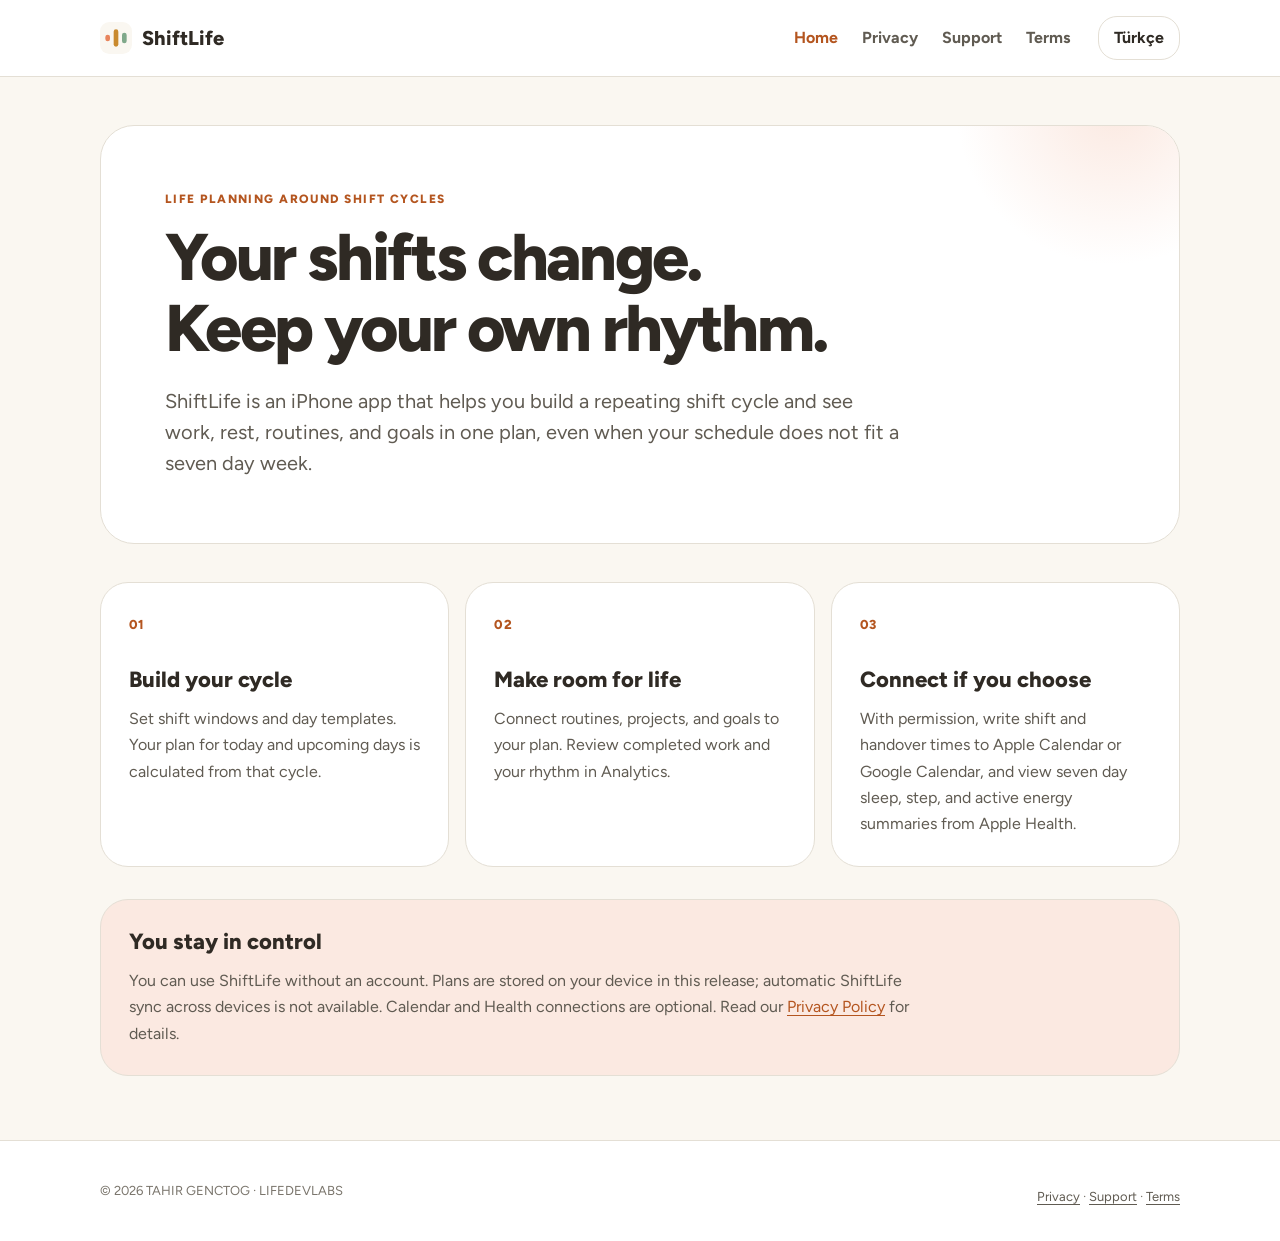
==== en/index.html @ fd362198 "Publish bilingual ShiftLife support and legal pages" ====
<!doctype html>
<html lang="en">
<head>
  <meta charset="utf-8">
  <meta name="viewport" content="width=device-width, initial-scale=1">
  <meta name="color-scheme" content="light dark">
  <meta name="description" content="Plan your days, goals, and rest around your shift cycle.">
  <meta property="og:type" content="website">
  <meta property="og:title" content="ShiftLife · Shift Rhythm">
  <meta property="og:description" content="Plan your days, goals, and rest around your shift cycle.">
  <meta property="og:url" content="https://thrgnctg.github.io/en/">
  <link rel="canonical" href="https://thrgnctg.github.io/en/">
  <link rel="alternate" hreflang="tr" href="https://thrgnctg.github.io/">
  <link rel="alternate" hreflang="en" href="https://thrgnctg.github.io/en/">
  <link rel="icon" type="image/svg+xml" href="/favicon.svg">
  <link rel="stylesheet" href="/style.css">
  <title>ShiftLife · Shift Rhythm</title>
</head>
<body>
<a class="skip" href="#content">Skip to content</a>
<header class="site-header"><div class="shell header-inner">
  <a class="brand" href="/en/" aria-label="ShiftLife"><img src="/favicon.svg" alt="" width="32" height="32"><span>ShiftLife</span></a>
  <nav aria-label="Main menu"><a href="/en/" aria-current="page">Home</a><a href="/en/privacy/">Privacy</a><a href="/en/support/">Support</a><a href="/en/terms/">Terms</a></nav>
  <a class="lang" href="/" lang="tr" hreflang="tr">Türkçe</a>
</div></header>
<main id="content" class="shell">
  <div class="hero"><p class="eyebrow">LIFE PLANNING AROUND SHIFT CYCLES</p><h1>Your shifts change.<br>Keep your own rhythm.</h1><p class="lead">ShiftLife is an iPhone app that helps you build a repeating shift cycle and see work, rest, routines, and goals in one plan, even when your schedule does not fit a seven day week.</p></div>

<section class="card-grid" aria-label="Features">
  <article class="card"><span class="card-index">01</span><h2>Build your cycle</h2><p>Set shift windows and day templates. Your plan for today and upcoming days is calculated from that cycle.</p></article>
  <article class="card"><span class="card-index">02</span><h2>Make room for life</h2><p>Connect routines, projects, and goals to your plan. Review completed work and your rhythm in Analytics.</p></article>
  <article class="card"><span class="card-index">03</span><h2>Connect if you choose</h2><p>With permission, write shift and handover times to Apple Calendar or Google Calendar, and view seven day sleep, step, and active energy summaries from Apple Health.</p></article>
</section>
<section class="notice"><h2>You stay in control</h2><p>You can use ShiftLife without an account. Plans are stored on your device in this release; automatic ShiftLife sync across devices is not available. Calendar and Health connections are optional. Read our <a href="/en/privacy/">Privacy Policy</a> for details.</p></section>

</main>
<footer class="site-footer"><div class="shell footer-inner"><p>© 2026 TAHIR GENCTOG · LIFEDEVLABS</p><p><a href="/en/privacy/">Privacy</a> · <a href="/en/support/">Support</a> · <a href="/en/terms/">Terms</a></p></div></footer>
</body>
</html>
---- style.css ----
@font-face {
  font-family: Figtree;
  src: url('/fonts/Figtree-Regular.ttf') format('truetype');
  font-style: normal;
  font-weight: 400;
  font-display: swap;
}
@font-face {
  font-family: Figtree;
  src: url('/fonts/Figtree-Bold.ttf') format('truetype');
  font-style: normal;
  font-weight: 700;
  font-display: swap;
}
@font-face {
  font-family: Figtree;
  src: url('/fonts/Figtree-ExtraBold.ttf') format('truetype');
  font-style: normal;
  font-weight: 800;
  font-display: swap;
}
:root {
  color-scheme: light dark;
  --bg: #FAF7F1;
  --surface: #FFFFFF;
  --sunken: #F1ECE3;
  --line: #E4DFD5;
  --ink: #2F2A24;
  --ink-2: #605B52;
  --ink-3: #7A756C;
  --accent: #E8845C;
  --accent-tint: #FBE9E1;
  --accent-ink: #B4551F;
  --round: #456B4F;
  --amber: #C98A2E;
  --radius-card: 28px;
  --radius-row: 19px;
}
@media (prefers-color-scheme: dark) {
  :root {
    --bg: #1C1814;
    --surface: #25201B;
    --sunken: #332C25;
    --line: #3D362E;
    --ink: #F5EFE6;
    --ink-2: #B9AFA1;
    --ink-3: #9C9285;
    --accent: #F79A72;
    --accent-tint: #3A241A;
    --accent-ink: #FFBFA0;
    --round: #7FC9A0;
    --amber: #EFBC66;
  }
}
* { box-sizing: border-box; }
html { scroll-behavior: smooth; }
body {
  margin: 0;
  background: var(--bg);
  color: var(--ink);
  font-family: Figtree, -apple-system, BlinkMacSystemFont, sans-serif;
  font-size: 16px;
  line-height: 1.65;
}
img { display: block; max-width: 100%; }
a { color: var(--accent-ink); text-decoration-thickness: 1px; text-underline-offset: 3px; }
a:hover { text-decoration-thickness: 2px; }
a:focus-visible { outline: 3px solid var(--accent); outline-offset: 4px; border-radius: 4px; }
.shell { width: min(100% - 48px, 1080px); margin-inline: auto; }
.skip { position: absolute; left: 16px; top: -80px; z-index: 5; background: var(--surface); padding: 10px 16px; }
.skip:focus { top: 12px; }
.site-header { border-bottom: 1px solid var(--line); background: var(--surface); }
.header-inner { min-height: 76px; display: flex; align-items: center; gap: 28px; }
.brand { display: inline-flex; align-items: center; gap: 10px; flex-shrink: 0; font-size: 20px; font-weight: 800; color: var(--ink); text-decoration: none; }
.header-inner nav { display: flex; flex-wrap: wrap; gap: 24px; margin-left: auto; }
.header-inner nav a { color: var(--ink-2); font-weight: 700; text-decoration: none; }
.header-inner nav a[aria-current="page"] { color: var(--accent-ink); }
.lang { display: inline-flex; justify-content: center; align-items: center; min-height: 44px; padding: 0 15px; border: 1px solid var(--line); border-radius: var(--radius-row); text-decoration: none; color: var(--ink); font-weight: 700; white-space: nowrap; }
.hero { position: relative; overflow: hidden; margin-block: 48px 38px; padding: clamp(28px, 6vw, 64px); border-radius: 34px; background: var(--surface); border: 1px solid var(--line); }
.hero::before { content: ""; position: absolute; width: 320px; height: 320px; right: -95px; top: -180px; border-radius: 50%; background: radial-gradient(circle, var(--accent-tint), transparent 70%); pointer-events: none; }
.hero > * { position: relative; }
.eyebrow { margin: 0 0 12px; color: var(--accent-ink); font-size: 12px; font-weight: 800; letter-spacing: .12em; }
h1 { max-width: 760px; margin: 0; font-size: clamp(37px, 6vw, 66px); line-height: 1.08; letter-spacing: -.04em; font-weight: 800; }
.lead { max-width: 740px; margin: 22px 0 0; font-size: clamp(17px, 2vw, 20px); color: var(--ink-2); line-height: 1.55; }
.card-grid { display: grid; grid-template-columns: repeat(3, 1fr); gap: 16px; margin-block: 32px; }
.card, .notice, .legal section { padding: 28px; border-radius: var(--radius-card); background: var(--surface); border: 1px solid var(--line); }
.card-index { color: var(--accent-ink); font-size: 13px; font-weight: 800; letter-spacing: .1em; }
h2 { margin: 0 0 12px; font-size: 22px; line-height: 1.28; font-weight: 800; }
p { margin: 0; }
p + p { margin-top: 12px; }
.card h2 { margin-top: 28px; }
.card p, .notice p, .legal p { color: var(--ink-2); }
.notice { margin-block: 16px 64px; background: var(--accent-tint); }
.notice p { max-width: 780px; }
.legal { display: grid; gap: 14px; max-width: 860px; margin-bottom: 64px; }
.legal section { scroll-margin-top: 24px; }
.legal p + p { margin-top: 18px; }
.legal strong { color: var(--ink); }
.legal .contact { background: var(--accent-tint); }
.email { font-size: clamp(18px, 3vw, 25px); font-weight: 800; overflow-wrap: anywhere; }
.button { display: inline-flex; min-height: 48px; align-items: center; padding: 9px 20px; border-radius: var(--radius-row); background: var(--accent-ink); color: #fff; font-weight: 700; text-decoration: none; }
.button:hover { text-decoration: underline; }
.site-footer { border-top: 1px solid var(--line); background: var(--surface); }
.footer-inner { min-height: 100px; display: flex; justify-content: space-between; align-items: center; gap: 14px; color: var(--ink-3); font-size: 13px; }
.footer-inner a { color: var(--ink-2); }
@media (max-width: 760px) {
  .shell { width: min(100% - 32px, 1080px); }
  .header-inner { display: grid; grid-template-columns: 1fr auto; gap: 0 10px; padding-block: 12px; }
  .header-inner nav { grid-row: 2; grid-column: 1 / -1; order: 3; margin: 8px 0 0; gap: 15px; overflow-x: auto; flex-wrap: nowrap; white-space: nowrap; }
  .header-inner nav a { padding-block: 8px; }
  .lang { grid-column: 2; grid-row: 1; }
  .hero { margin-block: 24px; padding: 28px; }
  .card-grid { grid-template-columns: 1fr; gap: 12px; }
  .card h2 { margin-top: 12px; }
  .card, .notice, .legal section { padding: 24px; }
  .footer-inner { padding-block: 24px; align-items: flex-start; flex-direction: column; }
}
@media (prefers-reduced-motion: reduce) { html { scroll-behavior: auto; } }
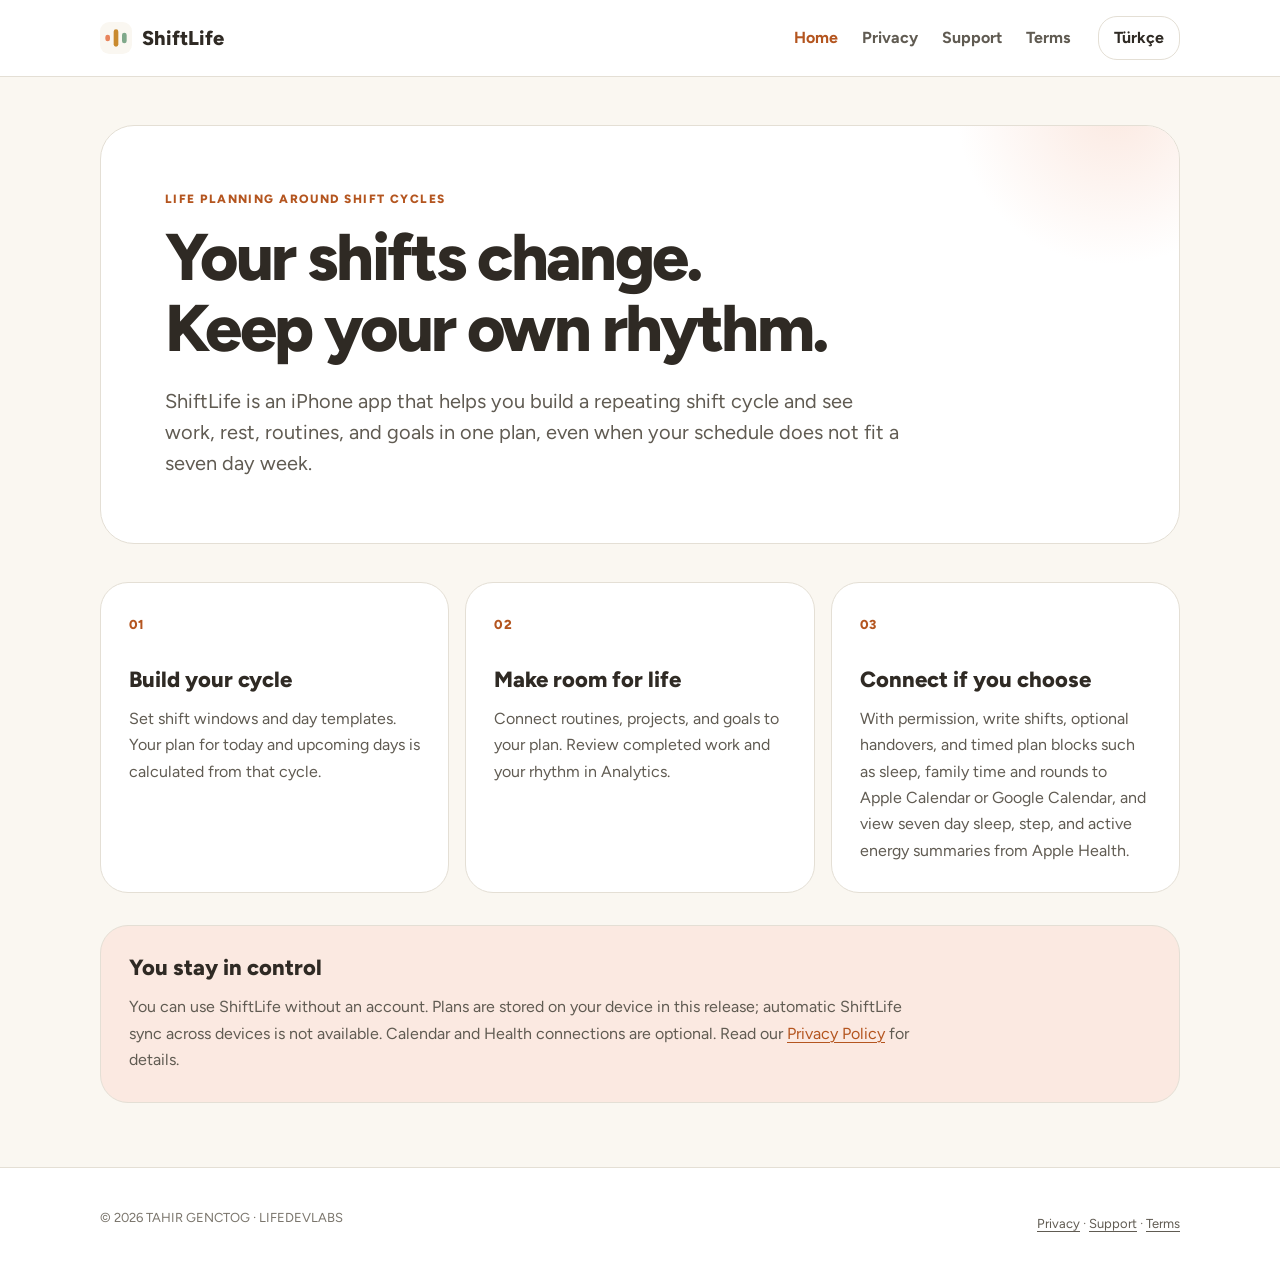
==== commit ec8db912: "Update calendar privacy scope for ShiftLife 1.0" ====
--- a/en/index.html
+++ b/en/index.html
@@ -8,10 +8,10 @@
   <meta property="og:type" content="website">
   <meta property="og:title" content="ShiftLife · Shift Rhythm">
   <meta property="og:description" content="Plan your days, goals, and rest around your shift cycle.">
-  <meta property="og:url" content="https://thrgnctg.github.io/en/">
-  <link rel="canonical" href="https://thrgnctg.github.io/en/">
-  <link rel="alternate" hreflang="tr" href="https://thrgnctg.github.io/">
-  <link rel="alternate" hreflang="en" href="https://thrgnctg.github.io/en/">
+  <meta property="og:url" content="https://lifedevlabs.com/en/">
+  <link rel="canonical" href="https://lifedevlabs.com/en/">
+  <link rel="alternate" hreflang="tr" href="https://lifedevlabs.com/">
+  <link rel="alternate" hreflang="en" href="https://lifedevlabs.com/en/">
   <link rel="icon" type="image/svg+xml" href="/favicon.svg">
   <link rel="stylesheet" href="/style.css">
   <title>ShiftLife · Shift Rhythm</title>
@@ -29,7 +29,7 @@
 <section class="card-grid" aria-label="Features">
   <article class="card"><span class="card-index">01</span><h2>Build your cycle</h2><p>Set shift windows and day templates. Your plan for today and upcoming days is calculated from that cycle.</p></article>
   <article class="card"><span class="card-index">02</span><h2>Make room for life</h2><p>Connect routines, projects, and goals to your plan. Review completed work and your rhythm in Analytics.</p></article>
-  <article class="card"><span class="card-index">03</span><h2>Connect if you choose</h2><p>With permission, write shift and handover times to Apple Calendar or Google Calendar, and view seven day sleep, step, and active energy summaries from Apple Health.</p></article>
+  <article class="card"><span class="card-index">03</span><h2>Connect if you choose</h2><p>With permission, write shifts, optional handovers, and timed plan blocks such as sleep, family time and rounds to Apple Calendar or Google Calendar, and view seven day sleep, step, and active energy summaries from Apple Health.</p></article>
 </section>
 <section class="notice"><h2>You stay in control</h2><p>You can use ShiftLife without an account. Plans are stored on your device in this release; automatic ShiftLife sync across devices is not available. Calendar and Health connections are optional. Read our <a href="/en/privacy/">Privacy Policy</a> for details.</p></section>
 
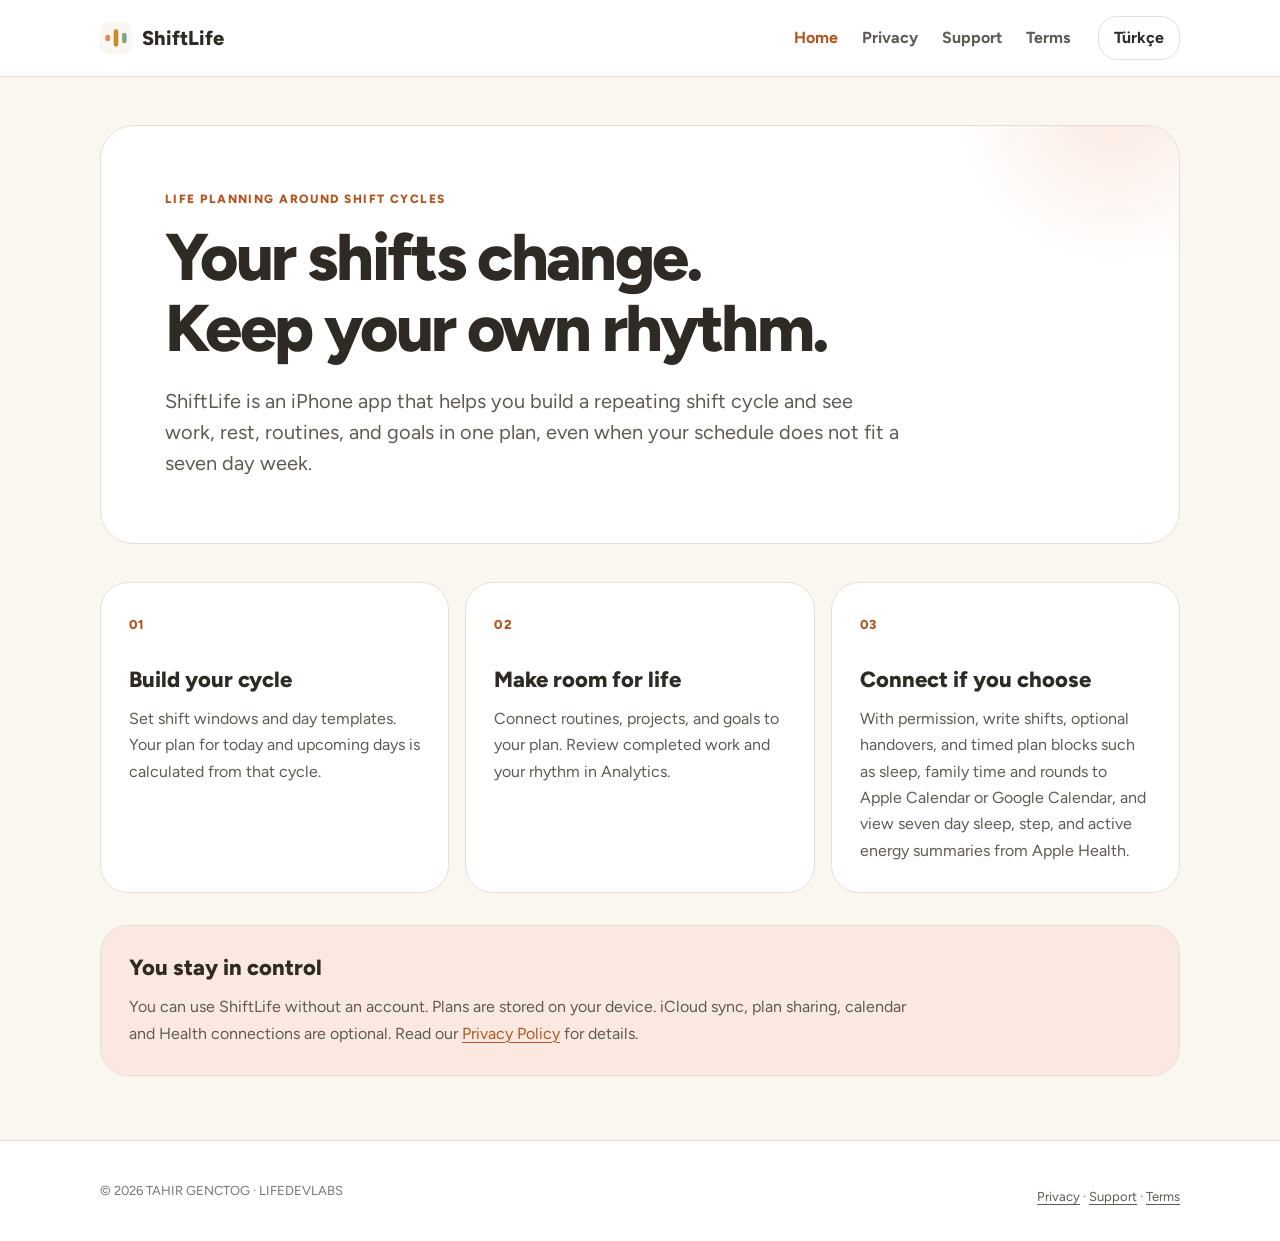
==== commit 23ab9c50: "Gizlilik: isteğe bağlı plan paylaşımı ve iCloud eşitlemesi bölümleri (ShiftLife 1.0.8) Co-Authored-B" ====
--- a/en/index.html
+++ b/en/index.html
@@ -31,7 +31,7 @@
   <article class="card"><span class="card-index">02</span><h2>Make room for life</h2><p>Connect routines, projects, and goals to your plan. Review completed work and your rhythm in Analytics.</p></article>
   <article class="card"><span class="card-index">03</span><h2>Connect if you choose</h2><p>With permission, write shifts, optional handovers, and timed plan blocks such as sleep, family time and rounds to Apple Calendar or Google Calendar, and view seven day sleep, step, and active energy summaries from Apple Health.</p></article>
 </section>
-<section class="notice"><h2>You stay in control</h2><p>You can use ShiftLife without an account. Plans are stored on your device in this release; automatic ShiftLife sync across devices is not available. Calendar and Health connections are optional. Read our <a href="/en/privacy/">Privacy Policy</a> for details.</p></section>
+<section class="notice"><h2>You stay in control</h2><p>You can use ShiftLife without an account. Plans are stored on your device. iCloud sync, plan sharing, calendar and Health connections are optional. Read our <a href="/en/privacy/">Privacy Policy</a> for details.</p></section>
 
 </main>
 <footer class="site-footer"><div class="shell footer-inner"><p>© 2026 TAHIR GENCTOG · LIFEDEVLABS</p><p><a href="/en/privacy/">Privacy</a> · <a href="/en/support/">Support</a> · <a href="/en/terms/">Terms</a></p></div></footer>
